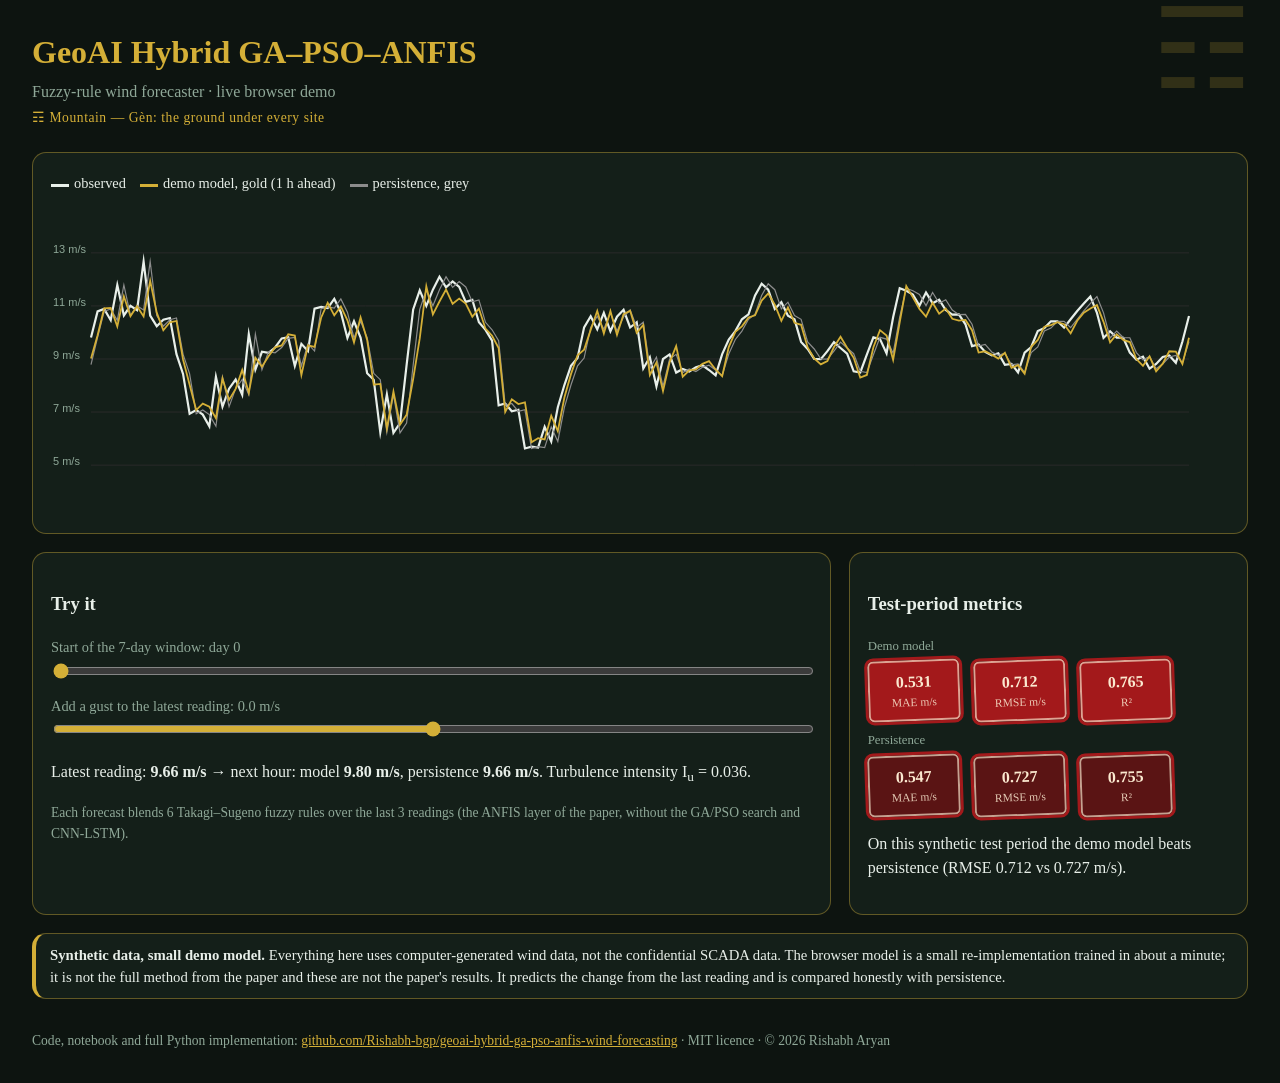
==== demo/index.html @ 67b82c22 "Self-contained notebook, residual-on-persistence training, live demo, tests, pinned requirements, da" ====
<!doctype html><html lang="en"><head><meta charset="utf-8"><meta name="color-scheme" content="dark"><meta name="viewport" content="width=device-width,initial-scale=1">
<title>GeoAI Hybrid GA–PSO–ANFIS — live demo on synthetic wind data</title><meta name="description" content="Fuzzy-rule wind forecaster · live browser demo. Interactive wind speed forecast vs persistence on synthetic data.">
<link rel="stylesheet" href="style.css"></head><body class="side">
<header><div class="tri" aria-hidden="true">☶</div><h1>GeoAI Hybrid GA–PSO–ANFIS</h1><p>Fuzzy-rule wind forecaster · live browser demo</p><p class="tricap">☶ Mountain — Gèn: the ground under every site</p></header>
<main>
<section class="card wide"><div class="legend"><span><i style="background:var(--obs)"></i>observed</span><span><i style="background:var(--model)"></i>demo model, gold (1 h ahead)</span><span><i style="background:var(--pers)"></i>persistence, grey</span></div>
<canvas id="chart" aria-label="One week of synthetic wind speed with the demo model forecast and the persistence forecast"></canvas></section>
<section class="card"><h3>Try it</h3>
<label>Start of the 7-day window: day <span id="startv"></span></label><input id="start" type="range" min="0" value="0">
<label>Add a gust to the latest reading: <span id="gustv"></span> m/s</label><input id="gust" type="range" min="-4" max="4" step="0.1" value="0">
<p id="whatif"></p><p class="cap">Each forecast blends 6 Takagi–Sugeno fuzzy rules over the last 3 readings (the ANFIS layer of the paper, without the GA/PSO search and CNN-LSTM).</p><div id="extra"></div></section>
<section class="card"><h3>Test-period metrics</h3><div id="metrics"></div><p id="verdict"></p></section>
<section class="card wide warn"><b>Synthetic data, small demo model.</b> Everything here uses computer-generated wind data, not the confidential SCADA data. The browser model is a small re-implementation trained in about a minute; it is not the full method from the paper and these are not the paper's results. It predicts the change from the last reading and is compared honestly with persistence.</section>
</main>
<footer>Code, notebook and full Python implementation: <a href="https://github.com/Rishabh-bgp/geoai-hybrid-ga-pso-anfis-wind-forecasting">github.com/Rishabh-bgp/geoai-hybrid-ga-pso-anfis-wind-forecasting</a> · MIT licence · © 2026 Rishabh Aryan</footer>
<script></script><script src="data.js"></script><script src="model.js"></script><script src="app.js"></script></body></html>
---- demo/style.css ----
:root{--bg:#0d1410;--panel:#141f19;--ink:#e8efe9;--muted:#8fa898;--accent:#d4af37;--obs:#e8efe9;--pers:#8c8c8c;--model:#d4af37;--grid:#2a2a2a}
*{box-sizing:border-box}body{margin:0;background:var(--bg);color:var(--ink);font-family:'Georgia', serif;line-height:1.5}
header{padding:28px 32px 8px}h1{margin:0;font-size:2rem;color:var(--accent)}header p{margin:4px 0 0;color:var(--muted)}
main{display:grid;gap:18px;padding:16px 32px 32px}.card{background:var(--panel);border:1px solid #d4af3766;border-radius:14px;padding:18px;transition:box-shadow .25s,border-color .25s}.card:hover{border-color:#d4af37;box-shadow:0 0 22px #d4af3740}
header{position:relative;overflow:hidden}.tri{position:absolute;right:28px;top:-6px;font-size:7rem;color:#d4af37;opacity:.18;line-height:1}.tricap{color:#d4af37;font-size:.85rem;letter-spacing:.04em}
.seals{display:flex;flex-wrap:wrap;gap:14px}.seal{background:#a3191b;color:#fbe9d0;border:2px solid #fbe9d0aa;outline:3px solid #a3191b;border-radius:6px;padding:8px 12px;text-align:center;font-weight:700;transform:rotate(-2deg);box-shadow:0 0 0 #0000;transition:box-shadow .25s,transform .25s;min-width:92px}.seal:hover{transform:rotate(0);box-shadow:0 0 18px #d4af3760}.seal small{display:block;font-weight:400;opacity:.85;font-size:.72rem}.seal.p{background:#5a1414}
.grp{color:var(--muted);font-size:.8rem;margin:10px 0 4px}
canvas{width:100%;height:320px;display:block}.legend span{margin-right:14px;font-size:.9rem}.legend i{display:inline-block;width:18px;height:3px;vertical-align:middle;margin-right:5px}
label{display:block;margin:10px 0 2px;color:var(--muted);font-size:.9rem}input[type=range]{width:100%;accent-color:var(--accent)}
table{border-collapse:collapse;width:100%}td,th{padding:6px 8px;border-bottom:1px solid var(--grid);text-align:right}td:first-child,th:first-child{text-align:left}
.warn{border-left:4px solid var(--accent);padding:10px 14px;font-size:.92rem}footer{padding:0 32px 32px;color:var(--muted);font-size:.85rem}a{color:var(--accent)}
.bar{display:inline-block;width:3.6%;margin-right:.5%;background:var(--accent);vertical-align:bottom;border-radius:3px 3px 0 0}.cap{color:var(--muted);font-size:.85rem}
.gate{height:16px;background:var(--grid);border-radius:8px;overflow:hidden}.gate div{height:100%;background:var(--model)}
.side main{grid-template-columns:2fr 1fr}.side .wide{grid-column:1/-1}.dash main{grid-template-columns:1fr 1fr}.dash .wide{grid-column:1/-1}
.center{max-width:860px;margin:auto;text-align:left}.center header{text-align:center}
@media(max-width:800px){.side main,.dash main{grid-template-columns:1fr}}
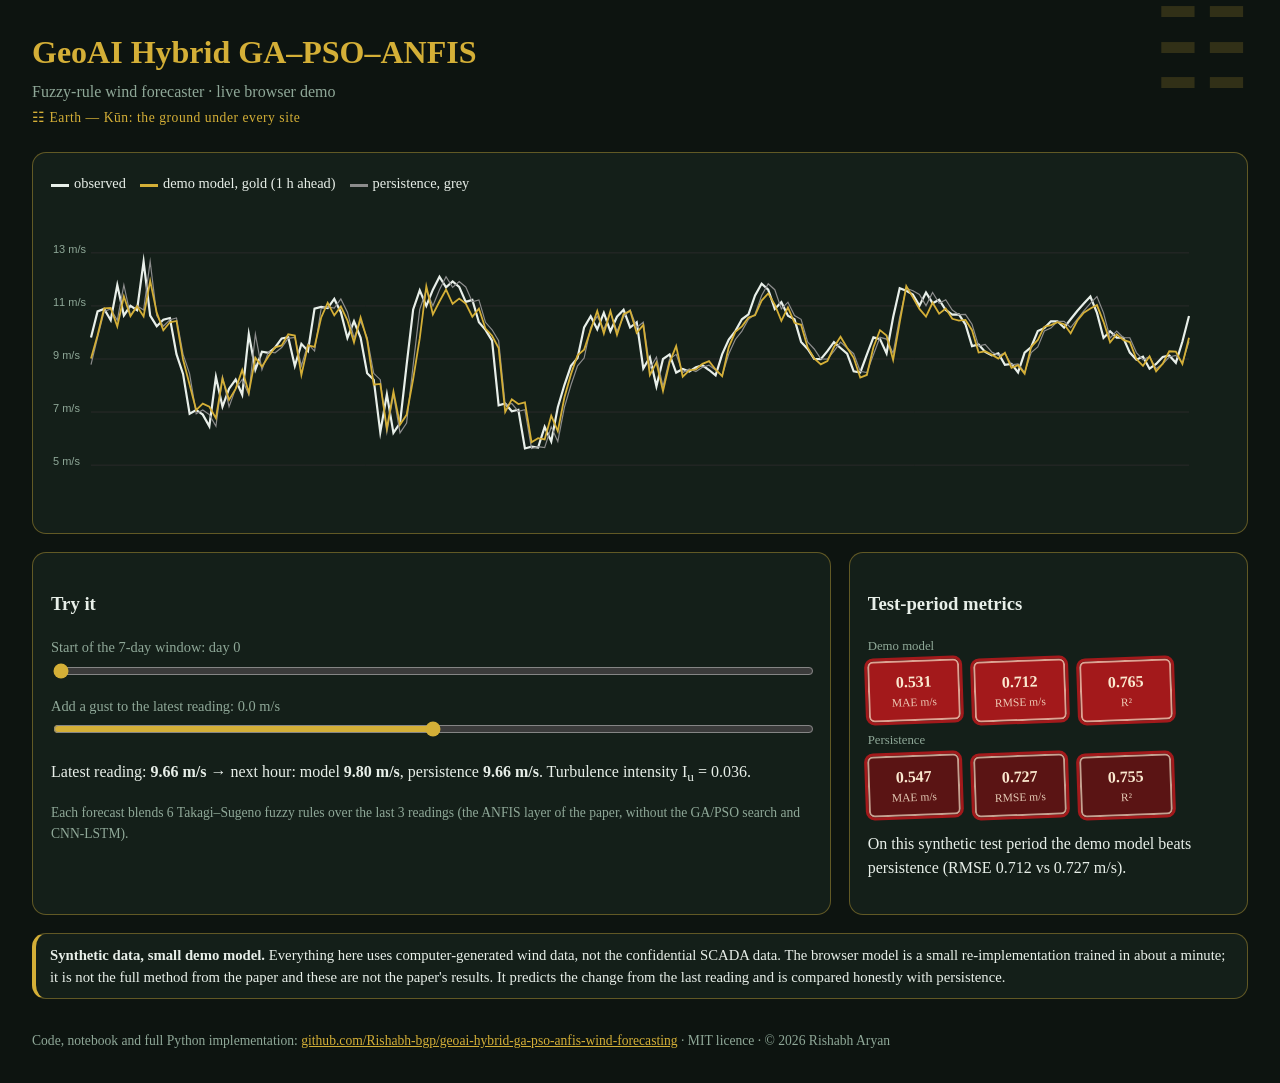
==== commit 7ebdc30b: "Trigram update (☷ Kun / ☱ Dui), README and demo refresh" ====
--- a/demo/index.html
+++ b/demo/index.html
@@ -1,7 +1,7 @@
 <!doctype html><html lang="en"><head><meta charset="utf-8"><meta name="color-scheme" content="dark"><meta name="viewport" content="width=device-width,initial-scale=1">
 <title>GeoAI Hybrid GA–PSO–ANFIS — live demo on synthetic wind data</title><meta name="description" content="Fuzzy-rule wind forecaster · live browser demo. Interactive wind speed forecast vs persistence on synthetic data.">
 <link rel="stylesheet" href="style.css"></head><body class="side">
-<header><div class="tri" aria-hidden="true">☶</div><h1>GeoAI Hybrid GA–PSO–ANFIS</h1><p>Fuzzy-rule wind forecaster · live browser demo</p><p class="tricap">☶ Mountain — Gèn: the ground under every site</p></header>
+<header><div class="tri" aria-hidden="true">☷</div><h1>GeoAI Hybrid GA–PSO–ANFIS</h1><p>Fuzzy-rule wind forecaster · live browser demo</p><p class="tricap">☷ Earth — Kūn: the ground under every site</p></header>
 <main>
 <section class="card wide"><div class="legend"><span><i style="background:var(--obs)"></i>observed</span><span><i style="background:var(--model)"></i>demo model, gold (1 h ahead)</span><span><i style="background:var(--pers)"></i>persistence, grey</span></div>
 <canvas id="chart" aria-label="One week of synthetic wind speed with the demo model forecast and the persistence forecast"></canvas></section>
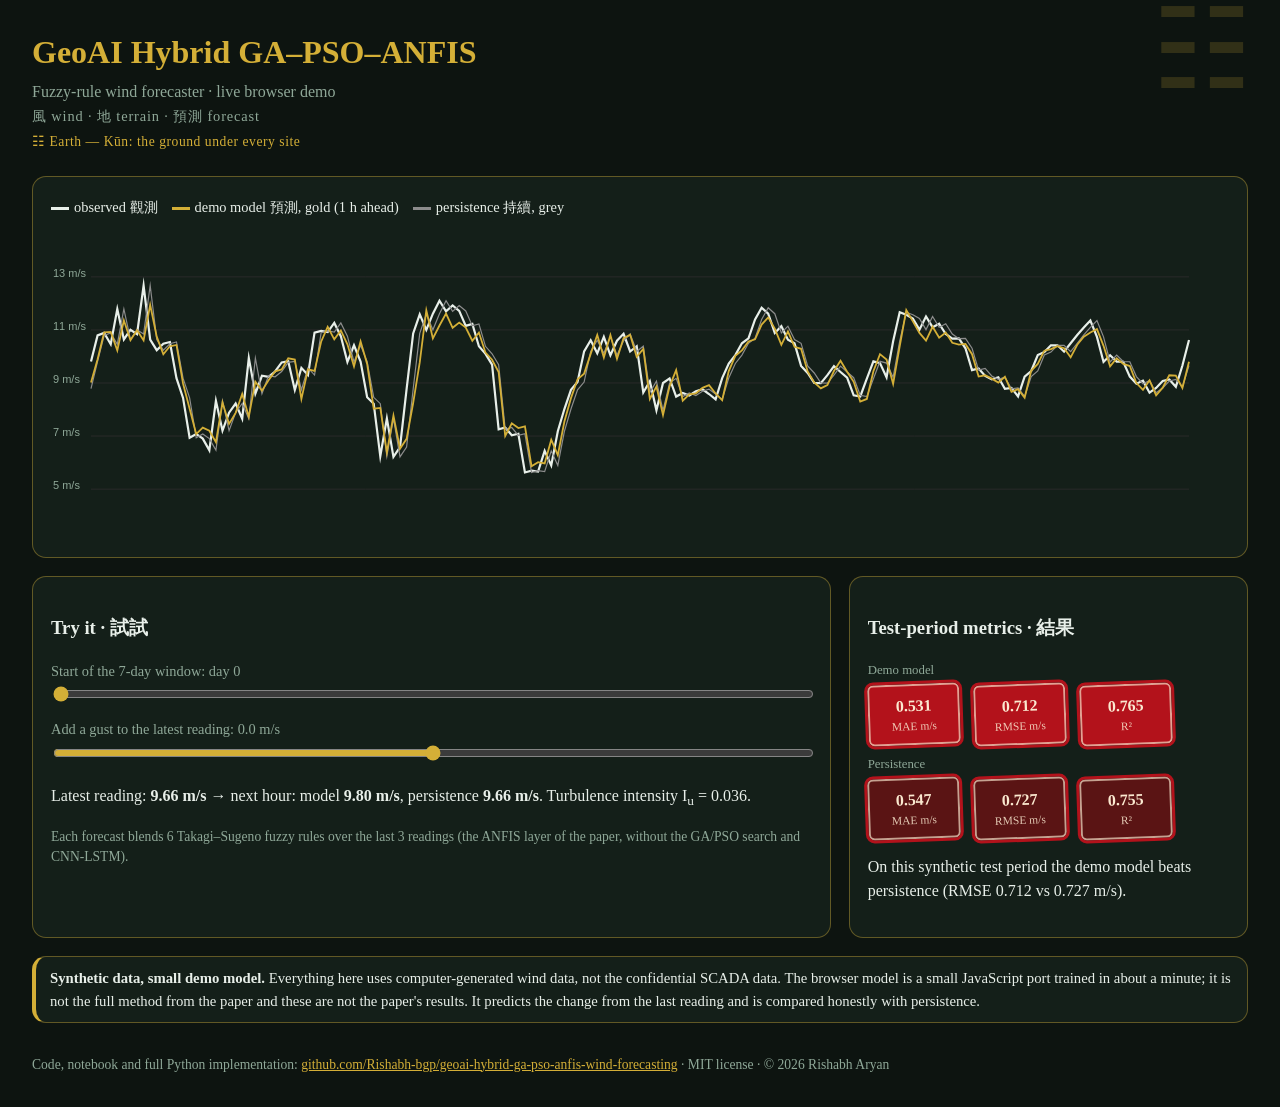
==== commit c93bc7e8: "Style: crimson #b3121b, US spelling, reference-implementation wording, bilingual demo labels, clean " ====
--- a/demo/index.html
+++ b/demo/index.html
@@ -1,16 +1,16 @@
 <!doctype html><html lang="en"><head><meta charset="utf-8"><meta name="color-scheme" content="dark"><meta name="viewport" content="width=device-width,initial-scale=1">
 <title>GeoAI Hybrid GA–PSO–ANFIS — live demo on synthetic wind data</title><meta name="description" content="Fuzzy-rule wind forecaster · live browser demo. Interactive wind speed forecast vs persistence on synthetic data.">
 <link rel="stylesheet" href="style.css"></head><body class="side">
-<header><div class="tri" aria-hidden="true">☷</div><h1>GeoAI Hybrid GA–PSO–ANFIS</h1><p>Fuzzy-rule wind forecaster · live browser demo</p><p class="tricap">☷ Earth — Kūn: the ground under every site</p></header>
+<header><div class="tri" aria-hidden="true">☷</div><h1>GeoAI Hybrid GA–PSO–ANFIS</h1><p>Fuzzy-rule wind forecaster · live browser demo</p><p class="bil">風 wind · 地 terrain · 預測 forecast</p><p class="tricap">☷ Earth — Kūn: the ground under every site</p></header>
 <main>
-<section class="card wide"><div class="legend"><span><i style="background:var(--obs)"></i>observed</span><span><i style="background:var(--model)"></i>demo model, gold (1 h ahead)</span><span><i style="background:var(--pers)"></i>persistence, grey</span></div>
+<section class="card wide"><div class="legend"><span><i style="background:var(--obs)"></i>observed 觀測</span><span><i style="background:var(--model)"></i>demo model 預測, gold (1 h ahead)</span><span><i style="background:var(--pers)"></i>persistence 持續, grey</span></div>
 <canvas id="chart" aria-label="One week of synthetic wind speed with the demo model forecast and the persistence forecast"></canvas></section>
-<section class="card"><h3>Try it</h3>
+<section class="card"><h3>Try it · 試試</h3>
 <label>Start of the 7-day window: day <span id="startv"></span></label><input id="start" type="range" min="0" value="0">
 <label>Add a gust to the latest reading: <span id="gustv"></span> m/s</label><input id="gust" type="range" min="-4" max="4" step="0.1" value="0">
 <p id="whatif"></p><p class="cap">Each forecast blends 6 Takagi–Sugeno fuzzy rules over the last 3 readings (the ANFIS layer of the paper, without the GA/PSO search and CNN-LSTM).</p><div id="extra"></div></section>
-<section class="card"><h3>Test-period metrics</h3><div id="metrics"></div><p id="verdict"></p></section>
-<section class="card wide warn"><b>Synthetic data, small demo model.</b> Everything here uses computer-generated wind data, not the confidential SCADA data. The browser model is a small re-implementation trained in about a minute; it is not the full method from the paper and these are not the paper's results. It predicts the change from the last reading and is compared honestly with persistence.</section>
+<section class="card"><h3>Test-period metrics · 結果</h3><div id="metrics"></div><p id="verdict"></p></section>
+<section class="card wide warn"><b>Synthetic data, small demo model.</b> Everything here uses computer-generated wind data, not the confidential SCADA data. The browser model is a small JavaScript port trained in about a minute; it is not the full method from the paper and these are not the paper's results. It predicts the change from the last reading and is compared honestly with persistence.</section>
 </main>
-<footer>Code, notebook and full Python implementation: <a href="https://github.com/Rishabh-bgp/geoai-hybrid-ga-pso-anfis-wind-forecasting">github.com/Rishabh-bgp/geoai-hybrid-ga-pso-anfis-wind-forecasting</a> · MIT licence · © 2026 Rishabh Aryan</footer>
+<footer>Code, notebook and full Python implementation: <a href="https://github.com/Rishabh-bgp/geoai-hybrid-ga-pso-anfis-wind-forecasting">github.com/Rishabh-bgp/geoai-hybrid-ga-pso-anfis-wind-forecasting</a> · MIT license · © 2026 Rishabh Aryan</footer>
 <script></script><script src="data.js"></script><script src="model.js"></script><script src="app.js"></script></body></html>
--- a/demo/style.css
+++ b/demo/style.css
@@ -3,8 +3,8 @@
 header{padding:28px 32px 8px}h1{margin:0;font-size:2rem;color:var(--accent)}header p{margin:4px 0 0;color:var(--muted)}
 main{display:grid;gap:18px;padding:16px 32px 32px}.card{background:var(--panel);border:1px solid #d4af3766;border-radius:14px;padding:18px;transition:box-shadow .25s,border-color .25s}.card:hover{border-color:#d4af37;box-shadow:0 0 22px #d4af3740}
 header{position:relative;overflow:hidden}.tri{position:absolute;right:28px;top:-6px;font-size:7rem;color:#d4af37;opacity:.18;line-height:1}.tricap{color:#d4af37;font-size:.85rem;letter-spacing:.04em}
-.seals{display:flex;flex-wrap:wrap;gap:14px}.seal{background:#a3191b;color:#fbe9d0;border:2px solid #fbe9d0aa;outline:3px solid #a3191b;border-radius:6px;padding:8px 12px;text-align:center;font-weight:700;transform:rotate(-2deg);box-shadow:0 0 0 #0000;transition:box-shadow .25s,transform .25s;min-width:92px}.seal:hover{transform:rotate(0);box-shadow:0 0 18px #d4af3760}.seal small{display:block;font-weight:400;opacity:.85;font-size:.72rem}.seal.p{background:#5a1414}
-.grp{color:var(--muted);font-size:.8rem;margin:10px 0 4px}
+.seals{display:flex;flex-wrap:wrap;gap:14px}.seal{background:#b3121b;color:#fbe9d0;border:2px solid #fbe9d0aa;outline:3px solid #b3121b;border-radius:6px;padding:8px 12px;text-align:center;font-weight:700;transform:rotate(-2deg);box-shadow:0 0 0 #0000;transition:box-shadow .25s,transform .25s;min-width:92px}.seal:hover{transform:rotate(0);box-shadow:0 0 18px #d4af3760}.seal small{display:block;font-weight:400;opacity:.85;font-size:.72rem}.seal.p{background:#5a1414}
+.bil{color:var(--muted);font-size:.9rem;letter-spacing:.06em;margin:2px 0 0}.grp{color:var(--muted);font-size:.8rem;margin:10px 0 4px}
 canvas{width:100%;height:320px;display:block}.legend span{margin-right:14px;font-size:.9rem}.legend i{display:inline-block;width:18px;height:3px;vertical-align:middle;margin-right:5px}
 label{display:block;margin:10px 0 2px;color:var(--muted);font-size:.9rem}input[type=range]{width:100%;accent-color:var(--accent)}
 table{border-collapse:collapse;width:100%}td,th{padding:6px 8px;border-bottom:1px solid var(--grid);text-align:right}td:first-child,th:first-child{text-align:left}
